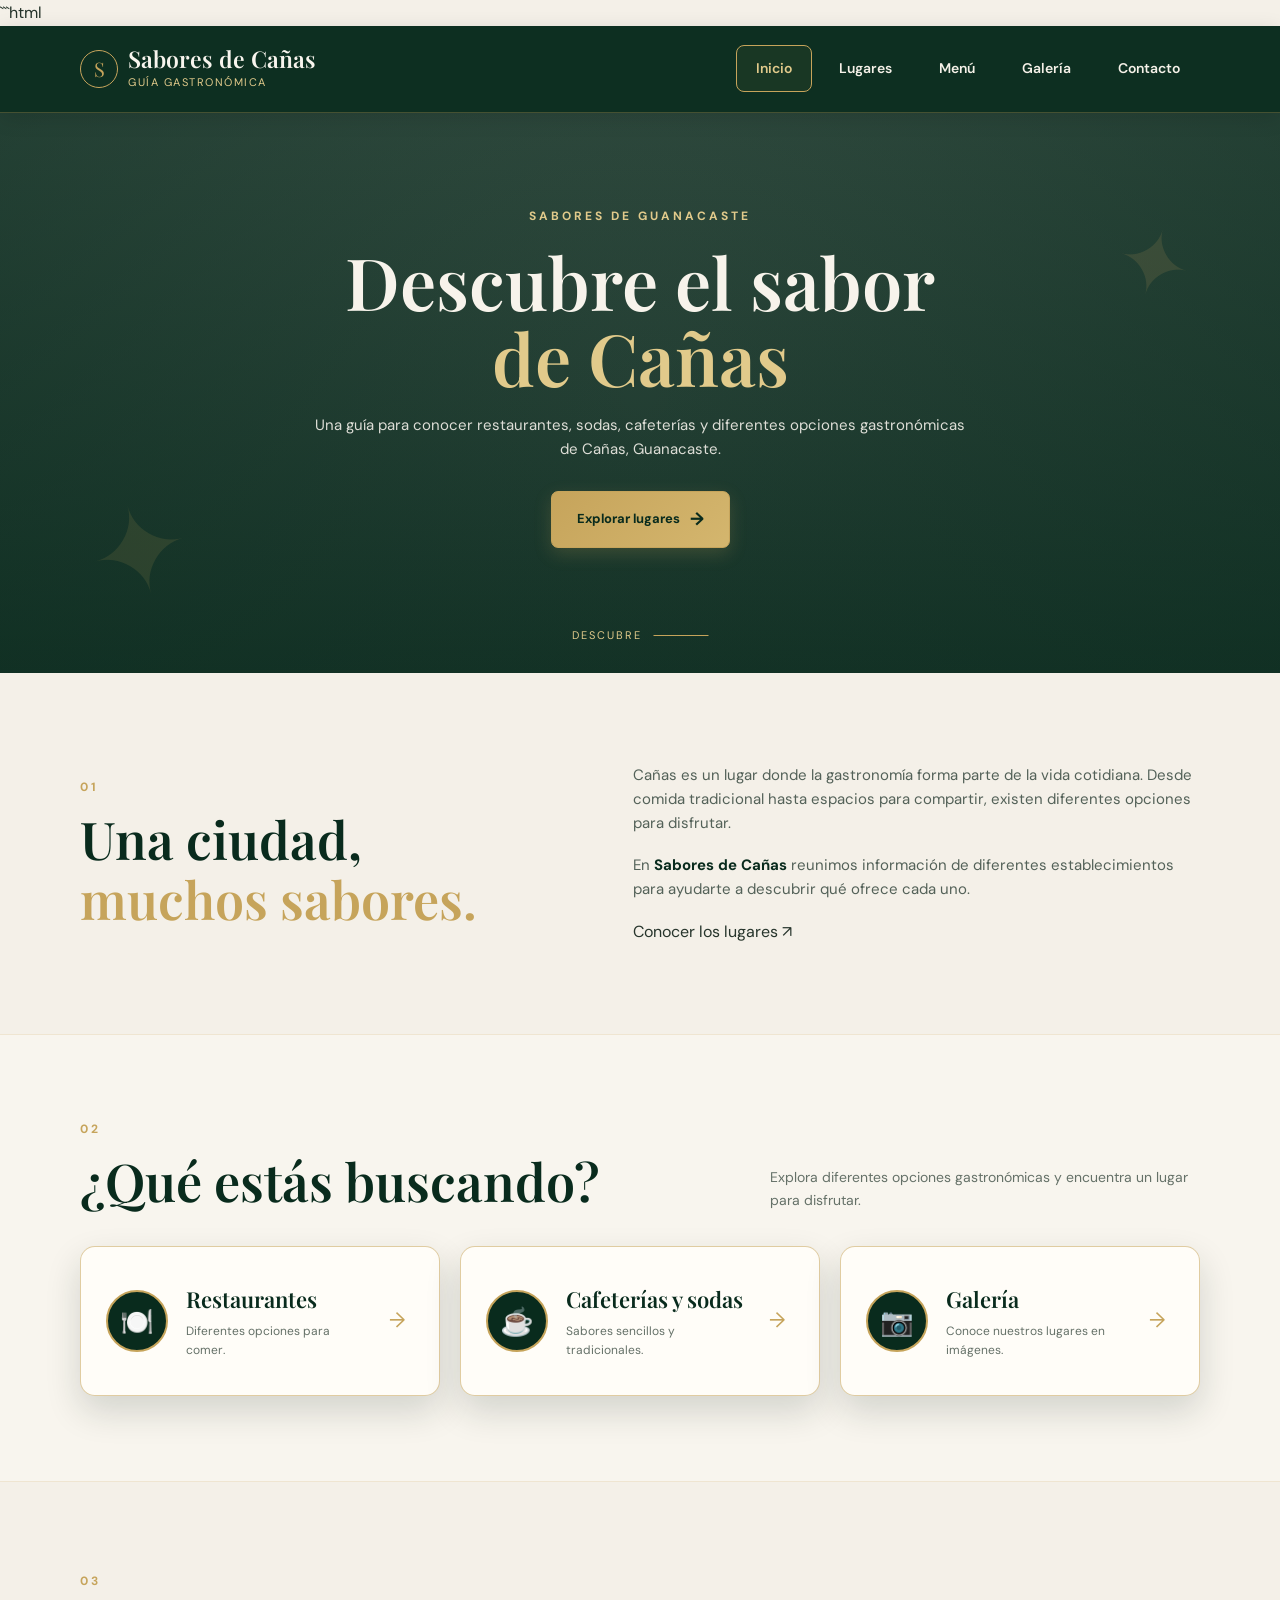
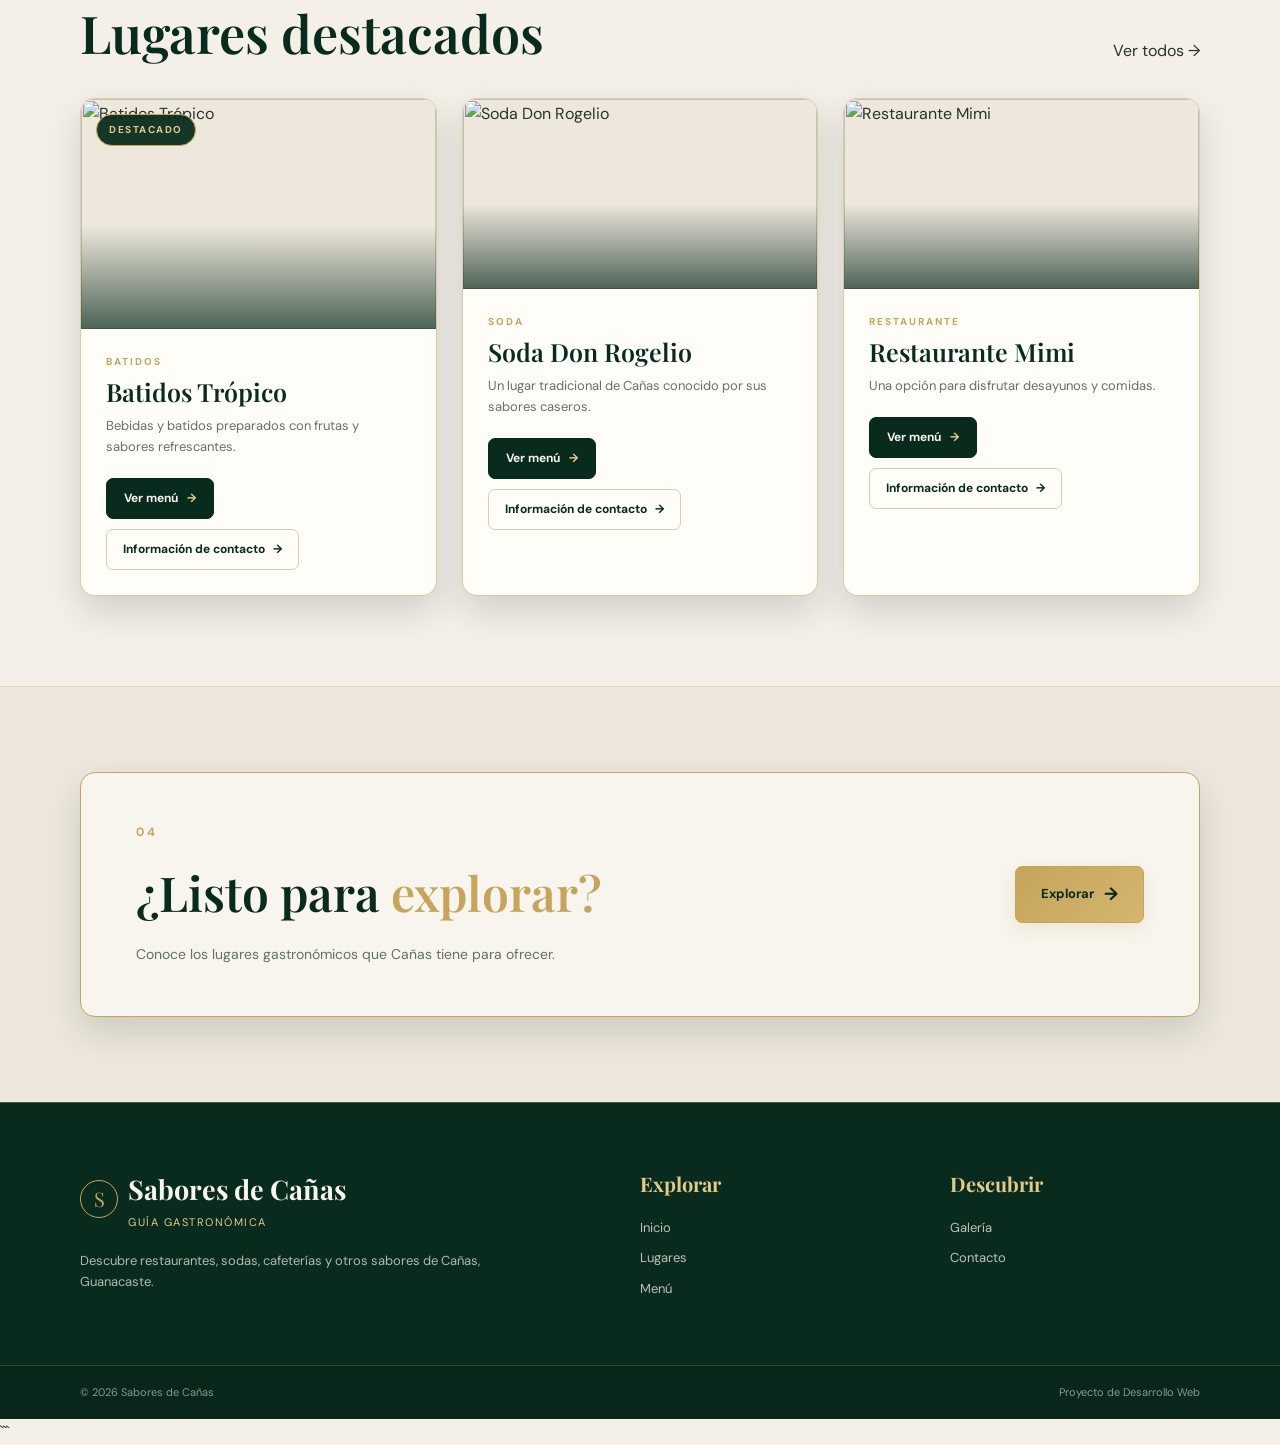
==== index.html @ 08cb9bf7 "Add files via upload" ====
```html
<!DOCTYPE html>
<html lang="es">

<head>

    <meta charset="UTF-8">

    <meta name="viewport" content="width=device-width, initial-scale=1.0">

    <meta name="description"
        content="Sabores de Cañas - Guía gastronómica de restaurantes y lugares para comer en Cañas, Guanacaste.">

    <title>Sabores de Cañas | Guía Gastronómica</title>

    <!-- =========================================
         GOOGLE FONTS
    ========================================== -->

    <link rel="preconnect" href="https://fonts.googleapis.com">

    <link rel="preconnect" href="https://fonts.gstatic.com" crossorigin>

    <link
        href="https://fonts.googleapis.com/css2?family=DM+Sans:wght@400;500;600;700&family=Playfair+Display:wght@500;600;700&display=swap"
        rel="stylesheet">

    <!-- =========================================
         CSS
    ========================================== -->

    <link rel="stylesheet" href="inicio.css">

</head>


<body>

    <!-- =========================================
         ENCABEZADO
    ========================================== -->

    <header class="encabezado">

        <div class="contenedor barra-navegacion">

            <!-- LOGO -->

            <a href="index.html" class="logo">

                <span class="logo-icono">
                    S
                </span>

                <div>

                    <h1>
                        Sabores de Cañas
                    </h1>

                    <span>
                        Guía gastronómica
                    </span>

                </div>

            </a>


            <!-- BOTÓN MENÚ -->

            <button
                class="boton-menu"
                id="botonMenu"
                aria-label="Abrir menú">

                ☰

            </button>


            <!-- NAVEGACIÓN -->

            <nav id="menuNavegacion">

                <a href="index.html" class="activo">
                    Inicio
                </a>

                <a href="lugares.html">
                    Lugares
                </a>

                <a href="menu.html">
                    Menú
                </a>

                <a href="galeria.html">
                    Galería
                </a>

                <a href="contacto.html">
                    Contacto
                </a>

            </nav>

        </div>

    </header>


    <!-- =========================================
         CONTENIDO PRINCIPAL
    ========================================== -->

    <main>


        <!-- =====================================
             HERO
        ====================================== -->

        <section class="hero">

            <div class="hero-overlay"></div>

            <div class="hero-contenido">

                <span class="etiqueta-hero">
                    SABORES DE GUANACASTE
                </span>

                <h2>

                    Descubre el sabor

                    <span>
                        de Cañas
                    </span>

                </h2>

                <p>

                    Una guía para conocer restaurantes,
                    sodas, cafeterías y diferentes opciones
                    gastronómicas de Cañas, Guanacaste.

                </p>

                <div class="hero-botones">

                    <a
                        href="lugares.html"
                        class="boton-principal">

                        Explorar lugares

                        <span>
                            →
                        </span>

                    </a>

                </div>

            </div>

            <div class="hero-abajo">

                <span>
                    Descubre
                </span>

                <span class="linea"></span>

            </div>

        </section>


        <!-- =====================================
             INTRODUCCIÓN
        ====================================== -->

        <section class="introduccion">

            <div class="contenedor intro-grid">

                <div class="intro-titulo">

                    <span class="numero-seccion">
                        01
                    </span>

                    <h2>

                        Una ciudad,

                        <em>
                            muchos sabores.
                        </em>

                    </h2>

                </div>


                <div class="intro-texto">

                    <p>

                        Cañas es un lugar donde la gastronomía
                        forma parte de la vida cotidiana. Desde
                        comida tradicional hasta espacios para
                        compartir, existen diferentes opciones
                        para disfrutar.

                    </p>

                    <p>

                        En <strong>Sabores de Cañas</strong>
                        reunimos información de diferentes
                        establecimientos para ayudarte a descubrir
                        qué ofrece cada uno.

                    </p>

                    <a
                        href="lugares.html"
                        class="enlace">

                        Conocer los lugares

                        <span>
                            ↗
                        </span>

                    </a>

                </div>

            </div>

        </section>


        <!-- =====================================
             CATEGORÍAS
        ====================================== -->

        <section class="categorias">

            <div class="contenedor">

                <div class="encabezado-seccion">

                    <div>

                        <span class="numero-seccion">
                            02
                        </span>

                        <h2>
                            ¿Qué estás buscando?
                        </h2>

                    </div>

                    <p>

                        Explora diferentes opciones gastronómicas
                        y encuentra un lugar para disfrutar.

                    </p>

                </div>


                <div class="categorias-grid">


                    <!-- RESTAURANTES -->

                    <a
                        href="lugares.html"
                        class="categoria">

                        <span class="categoria-icono">
                            🍽️
                        </span>

                        <div>

                            <h3>
                                Restaurantes
                            </h3>

                            <p>
                                Diferentes opciones para comer.
                            </p>

                        </div>

                        <span class="flecha">
                            →
                        </span>

                    </a>


                    <!-- CAFETERÍAS Y SODAS -->

                    <a
                        href="menu.html"
                        class="categoria">

                        <span class="categoria-icono">
                            ☕
                        </span>

                        <div>

                            <h3>
                                Cafeterías y sodas
                            </h3>

                            <p>
                                Sabores sencillos y tradicionales.
                            </p>

                        </div>

                        <span class="flecha">
                            →
                        </span>

                    </a>


                    <!-- GALERÍA -->

                    <a
                        href="galeria.html"
                        class="categoria">

                        <span class="categoria-icono">
                            📷
                        </span>

                        <div>

                            <h3>
                                Galería
                            </h3>

                            <p>
                                Conoce nuestros lugares en imágenes.
                            </p>

                        </div>

                        <span class="flecha">
                            →
                        </span>

                    </a>

                </div>

            </div>

        </section>


        <!-- =====================================
             LUGARES DESTACADOS
             SOLO 3 LUGARES
        ====================================== -->

        <section class="destacados">

            <div class="contenedor">

                <!-- ENCABEZADO -->

                <div class="encabezado-seccion">

                    <div>

                        <span class="numero-seccion">
                            03
                        </span>

                        <h2>
                            Lugares destacados
                        </h2>

                    </div>

                    <a
                        href="lugares.html"
                        class="ver-todos">

                        Ver todos →

                    </a>

                </div>


                <!-- =================================
                     TARJETAS DE LUGARES
                     SOLO 3
                ================================== -->

                <div class="lugares-grid">


                    <!-- =================================
                         01 - BATIDOS TRÓPICO
                    ================================== -->

                    <article class="lugar-card destacado-grande">

                        <div class="lugar-imagen">

                            <img
                                src="b4339022-a6db-45fe-ac55-bbcb1b9cece6-Tropico.jpg"
                                alt="Batidos Trópico"
                                loading="lazy">

                            <span class="etiqueta">
                                DESTACADO
                            </span>

                        </div>

                        <div class="lugar-info">

                            <span class="tipo">
                                BATIDOS
                            </span>

                            <h3>
                                Batidos Trópico
                            </h3>

                            <p>
                                Bebidas y batidos preparados
                                con frutas y sabores refrescantes.
                            </p>

                            <div class="acciones-lugar">

                                <a
                                    href="menu.html"
                                    class="boton-menu-lugar">

                                    Ver menú

                                    <span>
                                        →
                                    </span>

                                </a>

                                <a
                                    href="contacto.html"
                                    class="boton-contacto-lugar">

                                    Información de contacto

                                    <span>
                                        →
                                    </span>

                                </a>

                            </div>

                        </div>

                    </article>


                    <!-- =================================
                         02 - SODA DON ROGELIO
                    ================================== -->

                    <article class="lugar-card">

                        <div class="lugar-imagen">

                            <img
                                src="OIP- Soda Don Rogelio.webp"
                                alt="Soda Don Rogelio"
                                loading="lazy">

                        </div>

                        <div class="lugar-info">

                            <span class="tipo">
                                SODA
                            </span>

                            <h3>
                                Soda Don Rogelio
                            </h3>

                            <p>
                                Un lugar tradicional de Cañas
                                conocido por sus sabores caseros.
                            </p>

                            <div class="acciones-lugar">

                                <a
                                    href="menu.html"
                                    class="boton-menu-lugar">

                                    Ver menú

                                    <span>
                                        →
                                    </span>

                                </a>

                                <a
                                    href="contacto.html"
                                    class="boton-contacto-lugar">

                                    Información de contacto

                                    <span>
                                        →
                                    </span>

                                </a>

                            </div>

                        </div>

                    </article>


                    <!-- =================================
                         03 - RESTAURANTE MIMI
                    ================================== -->

                    <article class="lugar-card">

                        <div class="lugar-imagen">

                            <img
                                src="84037505-8738-4997-a6bb-4a763c5e1ead-Mimi.jpg"
                                alt="Restaurante Mimi"
                                loading="lazy">

                        </div>

                        <div class="lugar-info">

                            <span class="tipo">
                                RESTAURANTE
                            </span>

                            <h3>
                                Restaurante Mimi
                            </h3>

                            <p>
                                Una opción para disfrutar
                                desayunos y comidas.
                            </p>

                            <div class="acciones-lugar">

                                <a
                                    href="menu.html"
                                    class="boton-menu-lugar">

                                    Ver menú

                                    <span>
                                        →
                                    </span>

                                </a>

                                <a
                                    href="contacto.html"
                                    class="boton-contacto-lugar">

                                    Información de contacto

                                    <span>
                                        →
                                    </span>

                                </a>

                            </div>

                        </div>

                    </article>


                </div>

            </div>

        </section>


        <!-- =====================================
             LLAMADO FINAL
        ====================================== -->

        <section class="llamado">

            <div class="contenedor llamado-contenido">

                <div>

                    <span class="numero-seccion">
                        04
                    </span>

                    <h2>

                        ¿Listo para

                        <em>
                            explorar?
                        </em>

                    </h2>

                    <p>

                        Conoce los lugares gastronómicos
                        que Cañas tiene para ofrecer.

                    </p>

                </div>


                <!-- LLEVA A GALERÍA -->

                <a
                    href="galeria.html"
                    class="boton-principal">

                    Explorar

                    <span>
                        →
                    </span>

                </a>

            </div>

        </section>

    </main>


    <!-- =========================================
         FOOTER
    ========================================== -->

    <footer>

        <div class="contenedor footer-grid">


            <!-- MARCA -->

            <div class="footer-marca">

                <div class="logo footer-logo">

                    <span class="logo-icono">
                        S
                    </span>

                    <div>

                        <h2>
                            Sabores de Cañas
                        </h2>

                        <span>
                            Guía gastronómica
                        </span>

                    </div>

                </div>

                <p>

                    Descubre restaurantes, sodas,
                    cafeterías y otros sabores de
                    Cañas, Guanacaste.

                </p>

            </div>


            <!-- EXPLORAR -->

            <div class="footer-columna">

                <h3>
                    Explorar
                </h3>

                <a href="index.html">
                    Inicio
                </a>

                <a href="lugares.html">
                    Lugares
                </a>

                <a href="menu.html">
                    Menú
                </a>

            </div>


            <!-- DESCUBRIR -->

            <div class="footer-columna">

                <h3>
                    Descubrir
                </h3>

                <a href="galeria.html">
                    Galería
                </a>

                <a href="contacto.html">
                    Contacto
                </a>

            </div>

        </div>


        <!-- COPYRIGHT -->

        <div class="copyright">

            <div class="contenedor">

                <p>
                    © 2026 Sabores de Cañas
                </p>

                <p>
                    Proyecto de Desarrollo Web
                </p>

            </div>

        </div>

    </footer>


    <!-- =========================================
         BOTÓN VOLVER ARRIBA
    ========================================== -->

    <button
        id="botonArriba"
        title="Volver al inicio"
        aria-label="Volver al inicio">

        ↑

    </button>


    <!-- =========================================
         JAVASCRIPT
    ========================================== -->

    <script>

        /* =========================================
           MENÚ MÓVIL
        ========================================== */

        const botonMenu =
            document.getElementById("botonMenu");

        const menuNavegacion =
            document.getElementById("menuNavegacion");


        if (botonMenu && menuNavegacion) {

            botonMenu.addEventListener("click", function () {

                menuNavegacion.classList.toggle("mostrar");

                botonMenu.classList.toggle("activo");

            });


            const enlaces =
                menuNavegacion.querySelectorAll("a");


            enlaces.forEach(function (enlace) {

                enlace.addEventListener("click", function () {

                    menuNavegacion.classList.remove("mostrar");

                    botonMenu.classList.remove("activo");

                });

            });

        }


        /* =========================================
           BOTÓN VOLVER ARRIBA
        ========================================== */

        const botonArriba =
            document.getElementById("botonArriba");


        if (botonArriba) {

            window.addEventListener("scroll", function () {

                if (window.scrollY > 400) {

                    botonArriba.classList.add("mostrar");

                } else {

                    botonArriba.classList.remove("mostrar");

                }

            });


            botonArriba.addEventListener("click", function () {

                window.scrollTo({

                    top: 0,

                    behavior: "smooth"

                });

            });

        }

    </script>


</body>

</html>
```
---- inicio.css ----
/* =====================================================
   SABORES DE CAÑAS
   INICIO - ESTILO ELEGANTE
   MISMO DISEÑO VISUAL QUE GALERÍA
===================================================== */


/* =====================================================
   VARIABLES
===================================================== */

:root {

    --verde: #092b1d;
    --verde-2: #103b29;
    --verde-3: #1b4b35;

    --crema: #f8f5ee;
    --crema-2: #eee8dc;
    --beige: #d8ccb6;

    --dorado: #c6a45b;
    --dorado-claro: #e1ca8b;

    --texto: #26342b;

    --gris: #6d716b;

    --sombra:
        rgba(20, 38, 28, .16);
}


/* =====================================================
   RESETEO GENERAL
===================================================== */

* {
    margin: 0;
    padding: 0;
    box-sizing: border-box;
}

html {
    scroll-behavior: smooth;
}

body {

    font-family:
        "DM Sans",
        Arial,
        Helvetica,
        sans-serif;

    background: #f4f0e8;

    color: var(--texto);

    line-height: 1.6;
}

a {
    text-decoration: none;
    color: inherit;
}

button {
    font-family: inherit;
}


/* =====================================================
   CONTENEDOR
===================================================== */

.contenedor {

    width: min(1120px, 90%);

    margin: 0 auto;
}


/* =====================================================
   HEADER
===================================================== */

.encabezado {

    position: sticky;

    top: 0;

    z-index: 1000;

    background:
        rgba(9, 43, 29, .98);

    border-bottom:
        1px solid
        rgba(198, 164, 91, .30);

    box-shadow:
        0 5px 20px
        rgba(0, 0, 0, .12);
}

.barra-navegacion {

    min-height: 86px;

    display: flex;

    align-items: center;

    justify-content: space-between;

    gap: 30px;
}


/* =====================================================
   LOGO
===================================================== */

.logo {

    position: relative;

    display: flex;

    align-items: center;

    gap: 12px;

    padding-left: 48px;

    min-width: max-content;
}

.logo-icono {

    position: absolute;

    left: 0;

    width: 38px;

    height: 38px;

    display: flex;

    align-items: center;

    justify-content: center;

    border:
        1px solid
        var(--dorado);

    border-radius: 50%;

    color:
        var(--dorado);

    font-family:
        "Playfair Display",
        Georgia,
        serif;

    font-size: 20px;
}

.logo h1 {

    color:
        var(--crema);

    font-family:
        "Playfair Display",
        Georgia,
        serif;

    font-size: 23px;

    font-weight: 600;

    line-height: 1.1;
}

.logo > div > span {

    display: block;

    margin-top: 3px;

    color:
        var(--dorado-claro);

    font-size: 11px;

    letter-spacing: 1.5px;

    text-transform: uppercase;
}


/* =====================================================
   NAVEGACIÓN
===================================================== */

#menuNavegacion {

    display: flex;

    align-items: center;

    gap: 7px;
}

#menuNavegacion a {

    color:
        #f5f1e8;

    text-decoration: none;

    padding:
        11px 19px;

    border:
        1px solid
        transparent;

    border-radius: 8px;

    font-size: 14px;

    font-weight: 600;

    transition:
        .3s ease;
}

#menuNavegacion a:hover {

    color:
        var(--dorado-claro);
}

#menuNavegacion a.activo {

    color:
        var(--dorado-claro);

    border-color:
        var(--dorado);

    background:
        rgba(198, 164, 91, .06);
}


/* =====================================================
   BOTÓN MENÚ
===================================================== */

.boton-menu {

    display: none;

    padding:
        8px 12px;

    border:
        1px solid
        var(--dorado);

    border-radius: 8px;

    background:
        transparent;

    color:
        var(--dorado-claro);

    font-size: 22px;

    cursor: pointer;
}


/* =====================================================
   HERO
===================================================== */

.hero {

    position: relative;

    min-height: 560px;

    display: flex;

    align-items: center;

    justify-content: center;

    overflow: hidden;

    background:

        linear-gradient(
            rgba(7, 39, 27, .82),
            rgba(7, 39, 27, .94)
        ),

        url("../img/hero.jpg")
        center / cover
        no-repeat;
}


/* =====================================================
   CAPA HERO
===================================================== */

.hero-overlay {

    position: absolute;

    inset: 0;

    background:
        radial-gradient(
            circle at center,
            transparent 0%,
            rgba(9, 43, 29, .35) 100%
        );
}


/* =====================================================
   CONTENIDO HERO
===================================================== */

.hero-contenido {

    position: relative;

    z-index: 2;

    width:
        min(800px, 90%);

    padding:
        70px 0 100px;

    text-align: center;

    animation:
        aparecer .8s ease;
}

.etiqueta-hero {

    display: inline-block;

    margin-bottom: 18px;

    color:
        var(--dorado-claro);

    font-size: 12px;

    font-weight: 700;

    letter-spacing: 3px;
}

.hero-contenido h2 {

    margin-bottom: 18px;

    color:
        #f7f3eb;

    font-family:
        "Playfair Display",
        Georgia,
        serif;

    font-size:
        clamp(45px, 7vw, 72px);

    font-weight: 600;

    line-height: 1.05;
}

.hero-contenido h2 span {

    display: block;

    color:
        var(--dorado-claro);
}

.hero-contenido > p {

    max-width: 650px;

    margin:
        0 auto 30px;

    color:
        rgba(248, 245, 238, .88);

    font-size: 15px;
}


/* =====================================================
   DECORACIÓN HERO
===================================================== */

.hero::before {

    content: "✦";

    position: absolute;

    left: 7%;

    bottom: 25px;

    color:
        rgba(198, 164, 91, .18);

    font-size: 120px;

    transform:
        rotate(-15deg);
}

.hero::after {

    content: "✦";

    position: absolute;

    right: 7%;

    top: 80px;

    color:
        rgba(198, 164, 91, .15);

    font-size: 90px;

    transform:
        rotate(15deg);
}


/* =====================================================
   BOTONES HERO
===================================================== */

.hero-botones {

    display: flex;

    justify-content: center;

    align-items: center;

    gap: 12px;

    flex-wrap: wrap;
}

.boton-principal,
.boton-secundario {

    display: inline-flex;

    align-items: center;

    justify-content: center;

    gap: 10px;

    padding:
        13px 25px;

    border-radius: 7px;

    font-size: 13px;

    font-weight: 700;

    transition:
        all .35s ease;
}

.boton-principal {

    border:
        1px solid
        var(--dorado);

    background:
        linear-gradient(
            135deg,
            var(--dorado),
            #d4b66e
        );

    color:
        var(--verde);

    box-shadow:
        0 6px 18px
        rgba(198, 164, 91, .20);
}

.boton-principal span {

    font-size: 18px;

    transition:
        transform .3s ease;
}

.boton-principal:hover {

    background:
        var(--dorado-claro);

    border-color:
        var(--dorado-claro);

    transform:
        translateY(-3px);

    box-shadow:
        0 10px 25px
        rgba(198, 164, 91, .30);
}

.boton-principal:hover span {

    transform:
        translateX(5px);
}

.boton-secundario {

    border:
        1px solid
        rgba(225, 202, 139, .7);

    background:
        rgba(255, 255, 255, .03);

    color:
        var(--dorado-claro);

    backdrop-filter:
        blur(5px);
}

.boton-secundario:hover {

    background:
        var(--dorado);

    border-color:
        var(--dorado);

    color:
        var(--verde);

    transform:
        translateY(-3px);
}


/* =====================================================
   HERO ABAJO
===================================================== */

.hero-abajo {

    position: absolute;

    bottom: 28px;

    left: 50%;

    z-index: 3;

    transform:
        translateX(-50%);

    display: flex;

    align-items: center;

    gap: 12px;

    color:
        var(--dorado-claro);

    font-size: 11px;

    letter-spacing: 2px;

    text-transform: uppercase;
}

.hero-abajo .linea {

    display: block;

    width: 55px;

    height: 1px;

    background:
        var(--dorado);
}


/* =====================================================
   INTRODUCCIÓN
===================================================== */

.introduccion {

    padding:
        90px 0;

    background:
        #f4f0e8;
}

.intro-grid {

    display: grid;

    grid-template-columns:
        1fr 1.2fr;

    gap: 80px;

    align-items: center;
}

.numero-seccion {

    display: inline-block;

    margin-bottom: 12px;

    color:
        var(--dorado);

    font-size: 12px;

    font-weight: 700;

    letter-spacing: 3px;
}

.intro-titulo h2 {

    color:
        var(--verde);

    font-family:
        "Playfair Display",
        Georgia,
        serif;

    font-size:
        clamp(35px, 5vw, 52px);

    font-weight: 600;

    line-height: 1.15;
}

.intro-titulo h2 em {

    color:
        var(--dorado);

    font-style:
        normal;
}

.intro-texto p {

    margin-bottom: 18px;

    color:
        #536158;

    font-size: 15px;
}

.intro-texto strong {

    color:
        var(--verde);
}


/* =====================================================
   ENCABEZADOS DE SECCIÓN
===================================================== */

.encabezado-seccion {

    display: flex;

    align-items: end;

    justify-content: space-between;

    gap: 30px;

    margin-bottom: 35px;
}

.encabezado-seccion h2 {

    color:
        var(--verde);

    font-family:
        "Playfair Display",
        Georgia,
        serif;

    font-size:
        clamp(35px, 5vw, 52px);

    font-weight: 600;

    line-height: 1.15;
}

.encabezado-seccion h2 em {

    color:
        var(--dorado);

    font-style:
        normal;
}

.encabezado-seccion > p {

    max-width: 430px;

    color:
        #657168;

    font-size: 14px;
}


/* =====================================================
   CATEGORÍAS
===================================================== */

.categorias {

    padding:
        85px 0;

    background:
        var(--crema);

    border-top:
        1px solid
        rgba(198, 164, 91, .2);

    border-bottom:
        1px solid
        rgba(198, 164, 91, .2);
}

.categorias-grid {

    display: grid;

    grid-template-columns:
        repeat(3, 1fr);

    gap: 20px;
}

.categoria {

    position: relative;

    display: grid;

    grid-template-columns:
        62px 1fr 25px;

    align-items: center;

    gap: 18px;

    min-height: 150px;

    padding: 25px;

    border:
        1px solid
        rgba(198, 164, 91, .55);

    border-radius:
        15px;

    background:
        #fffdf8;

    box-shadow:
        0 15px 35px
        var(--sombra);

    transition:
        .35s ease;
}

.categoria:hover {

    transform:
        translateY(-7px);

    border-color:
        var(--dorado);

    box-shadow:
        0 22px 45px
        rgba(20, 38, 28, .22);
}

.categoria-icono {

    width: 62px;

    height: 62px;

    display: flex;

    align-items: center;

    justify-content: center;

    border:
        2px solid
        var(--dorado);

    border-radius: 50%;

    background:
        var(--verde);

    font-size: 27px;
}

.categoria h3 {

    margin-bottom: 5px;

    color:
        var(--verde);

    font-family:
        "Playfair Display",
        Georgia,
        serif;

    font-size: 22px;

    font-weight: 600;
}

.categoria p {

    color:
        #657168;

    font-size: 12px;
}

.flecha {

    color:
        var(--dorado);

    font-size: 21px;

    transition:
        .3s ease;
}

.categoria:hover .flecha {

    transform:
        translateX(5px);
}


/* =====================================================
   LUGARES DESTACADOS
===================================================== */

.destacados {

    padding:
        90px 0;

    background:
        #f4f0e8;
}

.lugares-grid {

    display: grid;

    grid-template-columns:
        repeat(3, 1fr);

    gap: 25px;
}


/* =====================================================
   TARJETAS DE LUGARES
===================================================== */

.lugar-card {

    overflow:
        hidden;

    border:
        1px solid
        rgba(198, 164, 91, .55);

    border-radius:
        15px;

    background:
        #fffdf8;

    box-shadow:
        0 15px 35px
        var(--sombra);

    transition:
        .35s ease;

    animation:
        aparecer .7s ease;
}

.lugar-card:hover {

    transform:
        translateY(-7px);

    border-color:
        var(--dorado);

    box-shadow:
        0 22px 45px
        rgba(20, 38, 28, .22);
}

.destacado-grande {

    grid-column:
        span 1;
}


/* =====================================================
   IMAGEN DE LUGAR
===================================================== */

.lugar-imagen {

    position:
        relative;

    width:
        100%;

    height:
        230px;

    overflow:
        hidden;

    background:
        var(--crema-2);
}

.lugar-card:not(.destacado-grande)
.lugar-imagen {

    height:
        190px;
}

.lugar-imagen img {

    width:
        100%;

    height:
        100%;

    display:
        block;

    object-fit:
        cover;

    transition:
        transform .6s ease;
}

.lugar-card:hover
.lugar-imagen img {

    transform:
        scale(1.07);
}


/* =====================================================
   CAPA SOBRE IMAGEN
===================================================== */

.lugar-imagen::after {

    content: "";

    position:
        absolute;

    inset:
        0;

    background:
        linear-gradient(
            transparent 55%,
            rgba(9, 43, 29, .70)
        );

    pointer-events:
        none;
}


/* =====================================================
   ETIQUETA
===================================================== */

.etiqueta {

    position:
        absolute;

    top:
        15px;

    left:
        15px;

    z-index:
        2;

    padding:
        7px 12px;

    border:
        1px solid
        var(--dorado);

    border-radius:
        20px;

    background:
        rgba(9, 43, 29, .94);

    color:
        var(--dorado-claro);

    font-size:
        10px;

    font-weight:
        700;

    letter-spacing:
        1.5px;
}


/* =====================================================
   INFORMACIÓN
===================================================== */

.lugar-info {

    padding:
        25px;
}

.tipo {

    display:
        block;

    margin-bottom:
        7px;

    color:
        var(--dorado);

    font-size:
        10px;

    font-weight:
        700;

    letter-spacing:
        2px;
}

.lugar-info h3 {

    margin-bottom:
        9px;

    color:
        var(--verde);

    font-family:
        "Playfair Display",
        Georgia,
        serif;

    font-size:
        25px;

    font-weight:
        600;

    line-height:
        1.2;
}

.lugar-info p {

    margin-bottom:
        18px;

    color:
        #667169;

    font-size:
        13px;
}


/* =====================================================
   BOTONES DE LUGAR
===================================================== */

.acciones-lugar {

    display:
        flex;

    align-items:
        center;

    gap:
        10px;

    margin-top:
        20px;

    flex-wrap:
        wrap;
}

.boton-menu-lugar {

    display:
        inline-flex;

    align-items:
        center;

    justify-content:
        center;

    gap:
        9px;

    padding:
        10px 17px;

    border:
        1px solid
        var(--verde);

    border-radius:
        7px;

    background:
        var(--verde);

    color:
        var(--crema);

    font-size:
        12px;

    font-weight:
        700;

    transition:
        all .35s ease;
}

.boton-menu-lugar span {

    color:
        var(--dorado-claro);

    transition:
        .3s ease;
}

.boton-menu-lugar:hover {

    background:
        var(--verde-3);

    border-color:
        var(--dorado);

    color:
        var(--dorado-claro);

    transform:
        translateY(-3px);
}

.boton-menu-lugar:hover span {

    transform:
        translateX(4px);
}

.boton-contacto-lugar {

    display:
        inline-flex;

    align-items:
        center;

    justify-content:
        center;

    gap:
        8px;

    padding:
        10px 16px;

    border:
        1px solid
        var(--beige);

    border-radius:
        7px;

    background:
        transparent;

    color:
        var(--verde);

    font-size:
        12px;

    font-weight:
        700;

    transition:
        all .35s ease;
}

.boton-contacto-lugar:hover {

    background:
        var(--crema-2);

    border-color:
        var(--dorado);

    transform:
        translateY(-3px);
}


/* =====================================================
   FRASE
===================================================== */

.frase {

    position:
        relative;

    padding:
        110px 0;

    overflow:
        hidden;

    text-align:
        center;

    background:
        linear-gradient(
            rgba(9, 43, 29, .94),
            rgba(9, 43, 29, .98)
        );
}

.frase::before {

    content:
        "“";

    position:
        absolute;

    top:
        -20px;

    left:
        5%;

    color:
        rgba(198, 164, 91, .08);

    font-family:
        "Playfair Display",
        Georgia,
        serif;

    font-size:
        230px;
}

.frase::after {

    content:
        "”";

    position:
        absolute;

    right:
        5%;

    bottom:
        -100px;

    color:
        rgba(198, 164, 91, .08);

    font-family:
        "Playfair Display",
        Georgia,
        serif;

    font-size:
        230px;
}

.comillas {

    display:
        block;

    margin-bottom:
        5px;

    color:
        var(--dorado);

    font-family:
        "Playfair Display",
        Georgia,
        serif;

    font-size:
        65px;

    line-height:
        .6;
}

.frase h2 {

    position:
        relative;

    z-index:
        2;

    margin-bottom:
        20px;

    color:
        var(--crema);

    font-family:
        "Playfair Display",
        Georgia,
        serif;

    font-size:
        clamp(38px, 5vw, 58px);

    font-weight:
        600;
}

.frase h2 em {

    color:
        var(--dorado-claro);

    font-style:
        normal;
}

.frase p {

    position:
        relative;

    z-index:
        2;

    color:
        rgba(248, 245, 238, .75);

    font-size:
        14px;
}


/* =====================================================
   LLAMADO FINAL
===================================================== */

.llamado {

    padding:
        85px 0;

    background:
        var(--crema-2);

    border-top:
        1px solid
        rgba(198, 164, 91, .25);
}

.llamado-contenido {

    display:
        flex;

    align-items:
        center;

    justify-content:
        space-between;

    gap:
        40px;

    padding:
        50px 55px;

    border:
        1px solid
        var(--dorado);

    border-radius:
        15px;

    background:
        var(--crema);

    box-shadow:
        0 15px 35px
        var(--sombra);
}

.llamado h2 {

    margin-bottom:
        12px;

    color:
        var(--verde);

    font-family:
        "Playfair Display",
        Georgia,
        serif;

    font-size:
        clamp(34px, 5vw, 48px);

    font-weight:
        600;
}

.llamado h2 em {

    color:
        var(--dorado);

    font-style:
        normal;
}

.llamado p {

    max-width:
        550px;

    color:
        #637067;

    font-size:
        14px;
}


/* =====================================================
   FOOTER
===================================================== */

footer {

    background:
        var(--verde);

    color:
        var(--crema);

    border-top:
        1px solid
        rgba(198, 164, 91, .35);
}

.footer-grid {

    display:
        grid;

    grid-template-columns:
        2fr 1fr 1fr;

    gap:
        60px;

    padding:
        65px 0;
}

.footer-logo {

    margin-bottom:
        20px;
}

.footer-logo h2 {

    color:
        var(--crema);

    font-family:
        "Playfair Display",
        Georgia,
        serif;

    font-size:
        27px;
}

.footer-marca > p {

    max-width:
        420px;

    color:
        rgba(248, 245, 238, .7);

    font-size:
        13px;
}

.footer-columna {

    display:
        flex;

    flex-direction:
        column;

    gap:
        10px;
}

.footer-columna h3 {

    margin-bottom:
        8px;

    color:
        var(--dorado-claro);

    font-family:
        "Playfair Display",
        Georgia,
        serif;

    font-size:
        20px;
}

.footer-columna a {

    width:
        fit-content;

    color:
        rgba(248, 245, 238, .75);

    font-size:
        13px;

    transition:
        .3s ease;
}

.footer-columna a:hover {

    color:
        var(--dorado-claro);

    transform:
        translateX(4px);
}


/* =====================================================
   COPYRIGHT
===================================================== */

.copyright {

    padding:
        18px 0;

    border-top:
        1px solid
        rgba(198, 164, 91, .25);

    background:
        rgba(0, 0, 0, .12);
}

.copyright .contenedor {

    display:
        flex;

    justify-content:
        space-between;

    gap:
        20px;
}

.copyright p {

    color:
        rgba(248, 245, 238, .55);

    font-size:
        11px;
}


/* =====================================================
   BOTÓN VOLVER ARRIBA
===================================================== */

#botonArriba {

    position:
        fixed;

    right:
        25px;

    bottom:
        25px;

    z-index:
        999;

    width:
        45px;

    height:
        45px;

    display:
        flex;

    align-items:
        center;

    justify-content:
        center;

    border:
        1px solid
        var(--dorado);

    border-radius:
        50%;

    background:
        var(--verde);

    color:
        var(--dorado-claro);

    font-size:
        20px;

    cursor:
        pointer;

    opacity:
        0;

    visibility:
        hidden;

    transform:
        translateY(15px);

    transition:
        .3s ease;
}

#botonArriba.mostrar {

    opacity:
        1;

    visibility:
        visible;

    transform:
        translateY(0);
}

#botonArriba:hover {

    background:
        var(--dorado);

    color:
        var(--verde);
}


/* =====================================================
   ANIMACIÓN
===================================================== */

@keyframes aparecer {

    from {

        opacity:
            0;

        transform:
            translateY(20px);
    }

    to {

        opacity:
            1;

        transform:
            translateY(0);
    }
}


/* =====================================================
   TABLET
===================================================== */

@media (max-width: 900px) {

    .barra-navegacion {

        min-height:
            76px;
    }

    .boton-menu {

        display:
            block;

        margin-left:
            auto;
    }

    #menuNavegacion {

        display:
            none;

        position:
            absolute;

        top:
            76px;

        left:
            0;

        right:
            0;

        padding:
            15px 5%;

        background:
            var(--verde);

        border-bottom:
            1px solid
            rgba(198, 164, 91, .3);

        flex-direction:
            column;

        align-items:
            stretch;

        box-shadow:
            0 10px 20px
            rgba(0, 0, 0, .15);
    }

    #menuNavegacion.mostrar {

        display:
            flex;
    }

    #menuNavegacion a {

        width:
            100%;

        text-align:
            center;
    }

    .hero {

        min-height:
            500px;
    }

    .intro-grid {

        grid-template-columns:
            1fr;

        gap:
            35px;
    }

    .categorias-grid {

        grid-template-columns:
            1fr;
    }

    .lugares-grid {

        grid-template-columns:
            repeat(2, 1fr);
    }

    .destacado-grande {

        grid-column:
            span 2;
    }

    .destacado-grande
    .lugar-imagen {

        height:
            260px;
    }

    .footer-grid {

        grid-template-columns:
            1.5fr 1fr 1fr;

        gap:
            35px;
    }
}


/* =====================================================
   CELULAR
===================================================== */

@media (max-width: 650px) {

    .contenedor {

        width:
            92%;
    }

    .logo {

        padding-left:
            40px;
    }

    .logo h1 {

        font-size:
            19px;
    }

    .logo > div > span {

        font-size:
            9px;
    }

    .logo-icono {

        width:
            33px;

        height:
            33px;

        font-size:
            17px;
    }


    /* HERO */

    .hero {

        min-height:
            540px;
    }

    .hero-contenido {

        padding:
            60px 0 90px;
    }

    .etiqueta-hero {

        font-size:
            10px;

        letter-spacing:
            2px;
    }

    .hero-contenido h2 {

        font-size:
            clamp(40px, 13vw, 58px);
    }

    .hero-contenido > p {

        font-size:
            13px;
    }

    .hero-botones {

        flex-direction:
            column;

        width:
            100%;
    }

    .boton-principal,
    .boton-secundario {

        width:
            100%;

        max-width:
            250px;
    }


    /* INTRO */

    .introduccion {

        padding:
            65px 0;
    }

    .intro-titulo h2,
    .encabezado-seccion h2 {

        font-size:
            36px;
    }


    /* SECCIONES */

    .categorias,
    .destacados {

        padding:
            65px 0;
    }

    .encabezado-seccion {

        align-items:
            flex-start;

        flex-direction:
            column;

        gap:
            15px;
    }


    /* CATEGORÍAS */

    .categoria {

        grid-template-columns:
            55px 1fr 20px;

        gap:
            13px;

        min-height:
            125px;

        padding:
            18px;
    }

    .categoria-icono {

        width:
            55px;

        height:
            55px;

        font-size:
            23px;
    }

    .categoria h3 {

        font-size:
            19px;
    }


    /* LUGARES */

    .lugares-grid {

        grid-template-columns:
            1fr;
    }

    .destacado-grande {

        grid-column:
            span 1;
    }

    .destacado-grande
    .lugar-imagen,
    .lugar-imagen,
    .lugar-card:not(.destacado-grande)
    .lugar-imagen {

        height:
            220px;
    }


    /* BOTONES */

    .acciones-lugar {

        flex-direction:
            column;

        align-items:
            stretch;

        width:
            100%;
    }

    .boton-menu-lugar,
    .boton-contacto-lugar {

        width:
            100%;
    }


    /* FRASE */

    .frase {

        padding:
            80px 0;
    }

    .frase h2 {

        font-size:
            36px;
    }

    .frase::before,
    .frase::after {

        font-size:
            150px;
    }


    /* LLAMADO */

    .llamado {

        padding:
            60px 0;
    }

    .llamado-contenido {

        flex-direction:
            column;

        align-items:
            flex-start;

        padding:
            35px 25px;
    }

    .llamado-contenido
    .boton-principal {

        width:
            100%;
    }


    /* FOOTER */

    .footer-grid {

        grid-template-columns:
            1fr;

        gap:
            35px;

        padding:
            50px 0;
    }

    .copyright .contenedor {

        flex-direction:
            column;

        gap:
            5px;
    }

    #botonArriba {

        right:
            18px;

        bottom:
            18px;

        width:
            42px;

        height:
            42px;
    }
}


/* =====================================================
   CELULAR PEQUEÑO
===================================================== */

@media (max-width: 400px) {

    .hero-contenido h2 {

        font-size:
            34px;
    }

    .categoria {

        grid-template-columns:
            50px 1fr 15px;
    }

    .categoria-icono {

        width:
            50px;

        height:
            50px;
    }

    .lugar-info {

        padding:
            20px;
    }

    .lugar-info h3 {

        font-size:
            22px;
    }
}
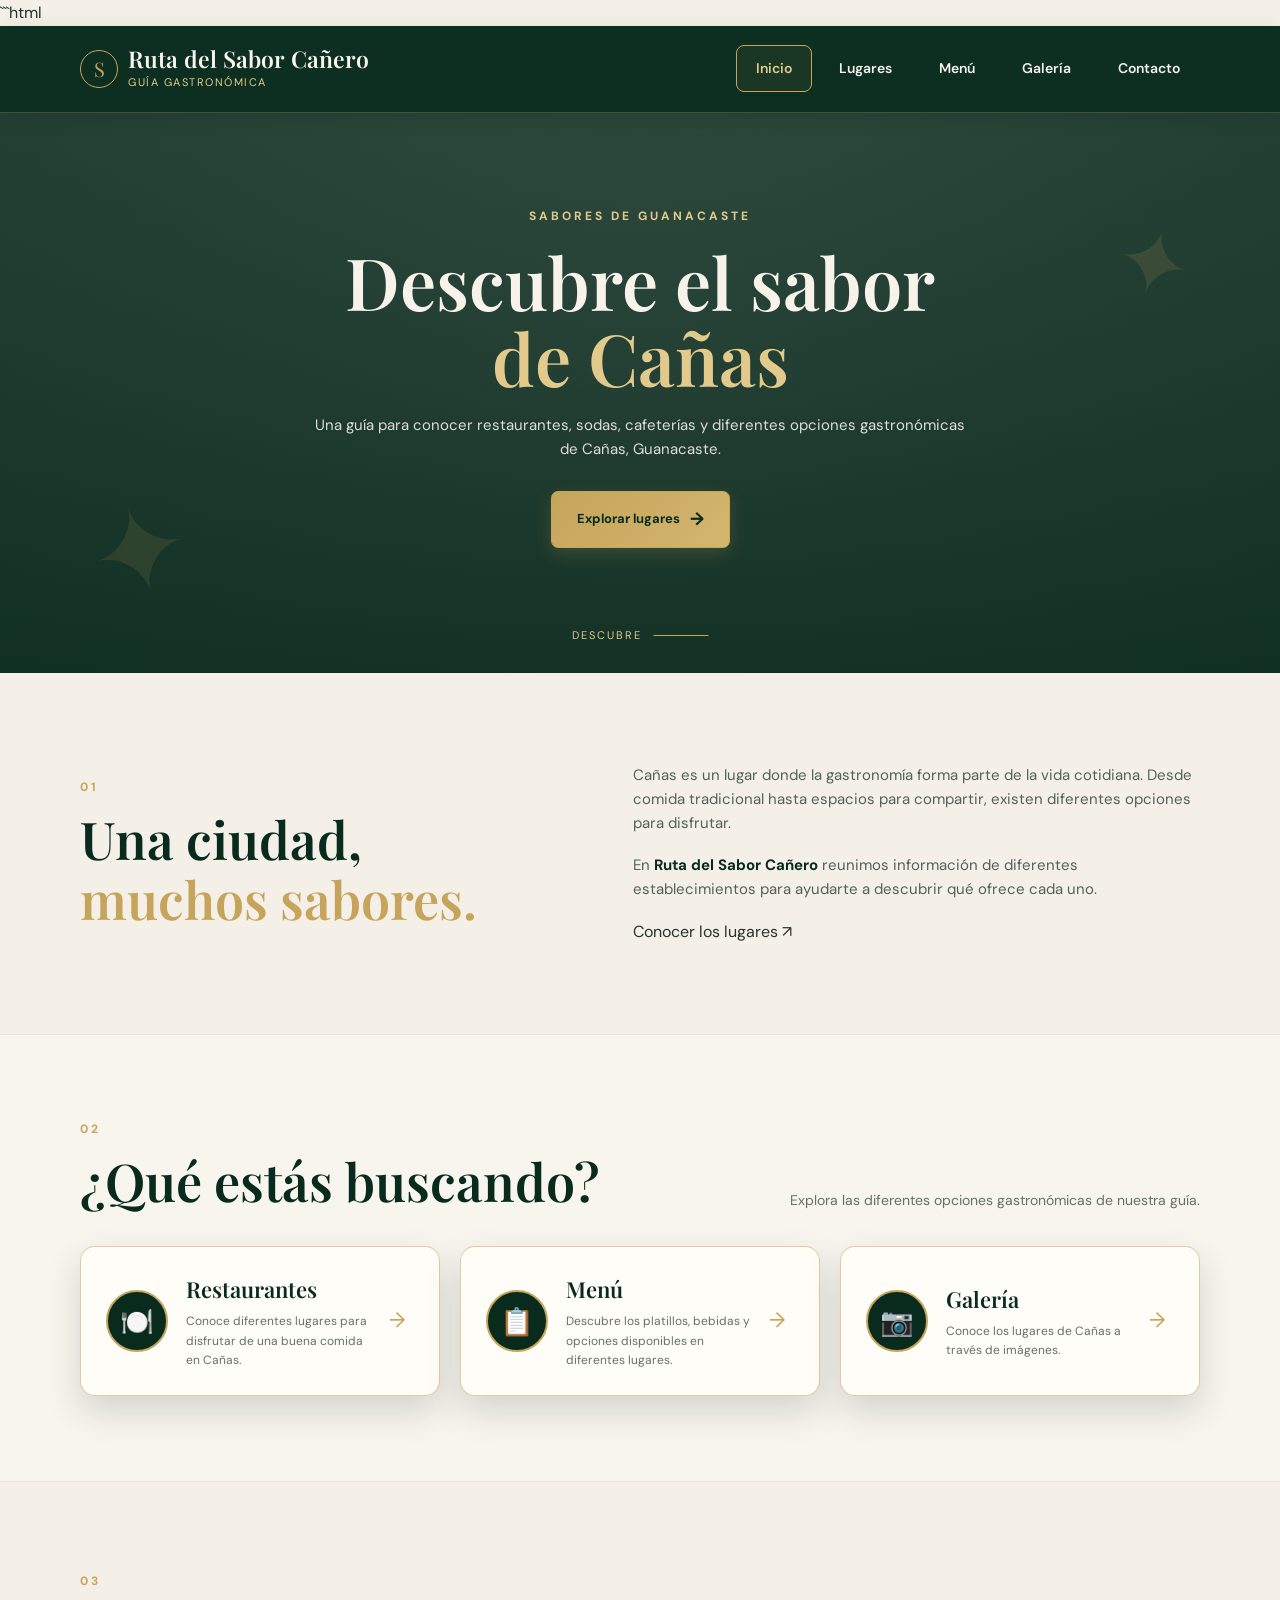
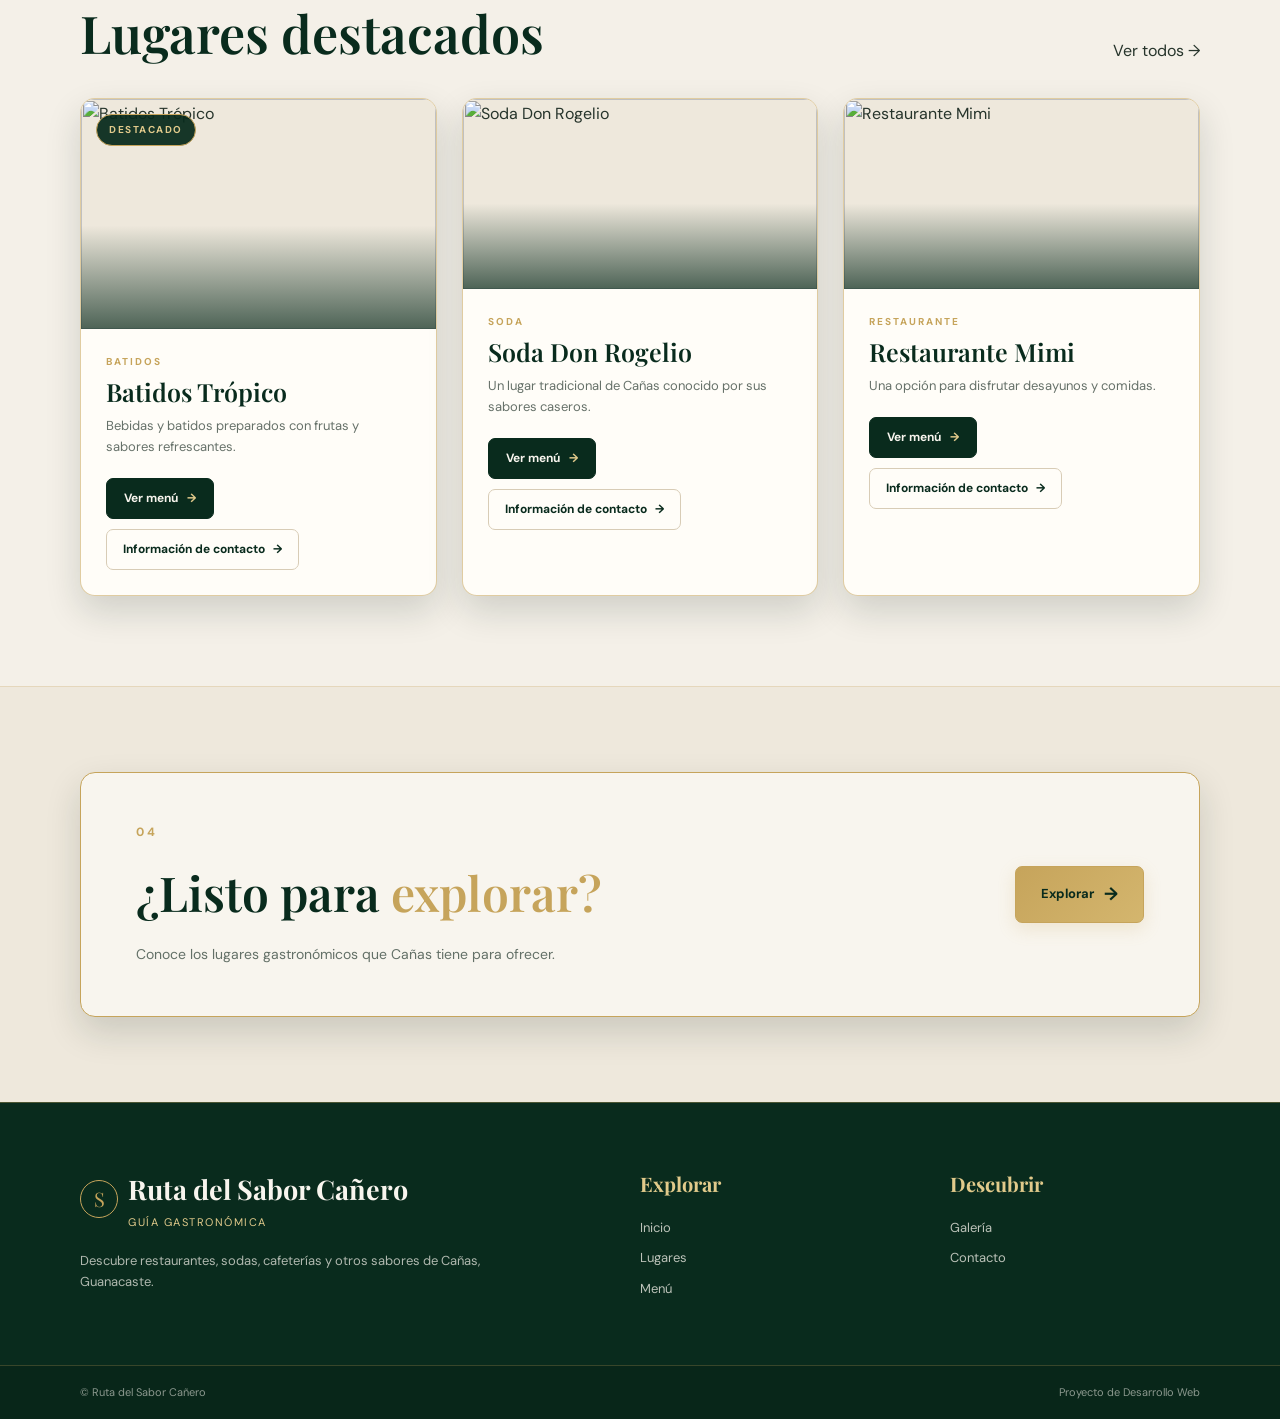
==== commit 901122d7: "Revise branding and content for Ruta del Sabor Cañero Updated the website title and description, cha" ====
--- a/index.html
+++ b/index.html
@@ -9,9 +9,10 @@
     <meta name="viewport" content="width=device-width, initial-scale=1.0">
 
     <meta name="description"
-        content="Sabores de Cañas - Guía gastronómica de restaurantes y lugares para comer en Cañas, Guanacaste.">
-
-    <title>Sabores de Cañas | Guía Gastronómica</title>
+        content="Ruta del Sabor Cañero - Guía gastronómica de restaurantes y lugares para comer en Cañas, Guanacaste.">
+
+    <title>Ruta del Sabor Cañero | Guía Gastronómica</title>
+
 
     <!-- =========================================
          GOOGLE FONTS
@@ -25,6 +26,7 @@
         href="https://fonts.googleapis.com/css2?family=DM+Sans:wght@400;500;600;700&family=Playfair+Display:wght@500;600;700&display=swap"
         rel="stylesheet">
 
+
     <!-- =========================================
          CSS
     ========================================== -->
@@ -36,6 +38,7 @@
 
 <body>
 
+
     <!-- =========================================
          ENCABEZADO
     ========================================== -->
@@ -44,6 +47,7 @@
 
         <div class="contenedor barra-navegacion">
 
+
             <!-- LOGO -->
 
             <a href="index.html" class="logo">
@@ -55,7 +59,7 @@
                 <div>
 
                     <h1>
-                        Sabores de Cañas
+                        Ruta del Sabor Cañero
                     </h1>
 
                     <span>
@@ -149,6 +153,7 @@
 
                 </p>
 
+
                 <div class="hero-botones">
 
                     <a
@@ -167,6 +172,7 @@
 
             </div>
 
+
             <div class="hero-abajo">
 
                 <span>
@@ -180,6 +186,7 @@
         </section>
 
 
+
         <!-- =====================================
              INTRODUCCIÓN
         ====================================== -->
@@ -187,6 +194,7 @@
         <section class="introduccion">
 
             <div class="contenedor intro-grid">
+
 
                 <div class="intro-titulo">
 
@@ -219,15 +227,17 @@
 
                     </p>
 
+
                     <p>
 
-                        En <strong>Sabores de Cañas</strong>
+                        En <strong>Ruta del Sabor Cañero</strong>
                         reunimos información de diferentes
                         establecimientos para ayudarte a descubrir
                         qué ofrece cada uno.
 
                     </p>
 
+
                     <a
                         href="lugares.html"
                         class="enlace">
@@ -247,6 +257,7 @@
         </section>
 
 
+
         <!-- =====================================
              CATEGORÍAS
         ====================================== -->
@@ -255,6 +266,7 @@
 
             <div class="contenedor">
 
+
                 <div class="encabezado-seccion">
 
                     <div>
@@ -271,18 +283,23 @@
 
                     <p>
 
-                        Explora diferentes opciones gastronómicas
-                        y encuentra un lugar para disfrutar.
+                        Explora las diferentes opciones
+                        gastronómicas de nuestra guía.
 
                     </p>
 
                 </div>
 
 
+
+                <!-- TARJETAS DE CATEGORÍAS -->
+
                 <div class="categorias-grid">
 
 
-                    <!-- RESTAURANTES -->
+                    <!-- =================================
+                         RESTAURANTES
+                    ================================== -->
 
                     <a
                         href="lugares.html"
@@ -292,17 +309,23 @@
                             🍽️
                         </span>
 
-                        <div>
+
+                        <div class="categoria-contenido">
+
+                    
 
                             <h3>
                                 Restaurantes
                             </h3>
 
                             <p>
-                                Diferentes opciones para comer.
+                                Conoce diferentes lugares
+                                para disfrutar de una buena comida
+                                en Cañas.
                             </p>
 
                         </div>
+
 
                         <span class="flecha">
                             →
@@ -311,27 +334,36 @@
                     </a>
 
 
-                    <!-- CAFETERÍAS Y SODAS -->
+
+                    <!-- =================================
+                         MENÚ
+                    ================================== -->
 
                     <a
                         href="menu.html"
                         class="categoria">
 
                         <span class="categoria-icono">
-                            ☕
-                        </span>
-
-                        <div>
+                            📋
+                        </span>
+
+
+                        <div class="categoria-contenido">
+
+                           
 
                             <h3>
-                                Cafeterías y sodas
+                                Menú
                             </h3>
 
                             <p>
-                                Sabores sencillos y tradicionales.
+                                Descubre los platillos,
+                                bebidas y opciones disponibles
+                                en diferentes lugares.
                             </p>
 
                         </div>
+
 
                         <span class="flecha">
                             →
@@ -340,7 +372,10 @@
                     </a>
 
 
-                    <!-- GALERÍA -->
+
+                    <!-- =================================
+                         GALERÍA
+                    ================================== -->
 
                     <a
                         href="galeria.html"
@@ -350,17 +385,22 @@
                             📷
                         </span>
 
-                        <div>
+
+                        <div class="categoria-contenido">
+
+                           
 
                             <h3>
                                 Galería
                             </h3>
 
                             <p>
-                                Conoce nuestros lugares en imágenes.
+                                Conoce los lugares de Cañas
+                                a través de imágenes.
                             </p>
 
                         </div>
+
 
                         <span class="flecha">
                             →
@@ -368,21 +408,25 @@
 
                     </a>
 
+
                 </div>
 
+
+
             </div>
 
         </section>
+
 
 
         <!-- =====================================
              LUGARES DESTACADOS
-             SOLO 3 LUGARES
         ====================================== -->
 
         <section class="destacados">
 
             <div class="contenedor">
+
 
                 <!-- ENCABEZADO -->
 
@@ -400,6 +444,7 @@
 
                     </div>
 
+
                     <a
                         href="lugares.html"
                         class="ver-todos">
@@ -411,10 +456,8 @@
                 </div>
 
 
-                <!-- =================================
-                     TARJETAS DE LUGARES
-                     SOLO 3
-                ================================== -->
+
+                <!-- TARJETAS -->
 
                 <div class="lugares-grid">
 
@@ -428,7 +471,7 @@
                         <div class="lugar-imagen">
 
                             <img
-                                src="b4339022-a6db-45fe-ac55-bbcb1b9cece6-Tropico.jpg"
+                                src="../IMG/TROPICO.jpg"
                                 alt="Batidos Trópico"
                                 loading="lazy">
 
@@ -437,6 +480,7 @@
                             </span>
 
                         </div>
+
 
                         <div class="lugar-info">
 
@@ -453,10 +497,11 @@
                                 con frutas y sabores refrescantes.
                             </p>
 
+
                             <div class="acciones-lugar">
 
                                 <a
-                                    href="menu.html"
+                                    href="menu.html#tropicos"
                                     class="boton-menu-lugar">
 
                                     Ver menú
@@ -467,6 +512,7 @@
 
                                 </a>
 
+
                                 <a
                                     href="contacto.html"
                                     class="boton-contacto-lugar">
@@ -486,6 +532,7 @@
                     </article>
 
 
+
                     <!-- =================================
                          02 - SODA DON ROGELIO
                     ================================== -->
@@ -495,11 +542,12 @@
                         <div class="lugar-imagen">
 
                             <img
-                                src="OIP- Soda Don Rogelio.webp"
+                                src="../IMG/DON ROGELIO.jpg"
                                 alt="Soda Don Rogelio"
                                 loading="lazy">
 
                         </div>
+
 
                         <div class="lugar-info">
 
@@ -516,10 +564,11 @@
                                 conocido por sus sabores caseros.
                             </p>
 
+
                             <div class="acciones-lugar">
 
                                 <a
-                                    href="menu.html"
+                                    href="menu.html#don-rogelio"
                                     class="boton-menu-lugar">
 
                                     Ver menú
@@ -530,6 +579,7 @@
 
                                 </a>
 
+
                                 <a
                                     href="contacto.html"
                                     class="boton-contacto-lugar">
@@ -549,6 +599,7 @@
                     </article>
 
 
+
                     <!-- =================================
                          03 - RESTAURANTE MIMI
                     ================================== -->
@@ -558,11 +609,12 @@
                         <div class="lugar-imagen">
 
                             <img
-                                src="84037505-8738-4997-a6bb-4a763c5e1ead-Mimi.jpg"
+                                src="../IMG/MIMI.jpg"
                                 alt="Restaurante Mimi"
                                 loading="lazy">
 
                         </div>
+
 
                         <div class="lugar-info">
 
@@ -579,10 +631,11 @@
                                 desayunos y comidas.
                             </p>
 
+
                             <div class="acciones-lugar">
 
                                 <a
-                                    href="menu.html"
+                                    href="menu.html#mimi"
                                     class="boton-menu-lugar">
 
                                     Ver menú
@@ -593,6 +646,7 @@
 
                                 </a>
 
+
                                 <a
                                     href="contacto.html"
                                     class="boton-contacto-lugar">
@@ -619,6 +673,7 @@
         </section>
 
 
+
         <!-- =====================================
              LLAMADO FINAL
         ====================================== -->
@@ -653,8 +708,6 @@
                 </div>
 
 
-                <!-- LLEVA A GALERÍA -->
-
                 <a
                     href="galeria.html"
                     class="boton-principal">
@@ -674,6 +727,7 @@
     </main>
 
 
+
     <!-- =========================================
          FOOTER
     ========================================== -->
@@ -696,7 +750,7 @@
                     <div>
 
                         <h2>
-                            Sabores de Cañas
+                            Ruta del Sabor Cañero
                         </h2>
 
                         <span>
@@ -706,6 +760,7 @@
                     </div>
 
                 </div>
+
 
                 <p>
 
@@ -718,6 +773,7 @@
             </div>
 
 
+
             <!-- EXPLORAR -->
 
             <div class="footer-columna">
@@ -741,6 +797,7 @@
             </div>
 
 
+
             <!-- DESCUBRIR -->
 
             <div class="footer-columna">
@@ -762,6 +819,7 @@
         </div>
 
 
+
         <!-- COPYRIGHT -->
 
         <div class="copyright">
@@ -769,7 +827,7 @@
             <div class="contenedor">
 
                 <p>
-                    © 2026 Sabores de Cañas
+                    © Ruta del Sabor Cañero
                 </p>
 
                 <p>
@@ -781,6 +839,7 @@
         </div>
 
     </footer>
+
 
 
     <!-- =========================================
@@ -797,12 +856,14 @@
     </button>
 
 
+
     <!-- =========================================
          JAVASCRIPT
     ========================================== -->
 
     <script>
 
+
         /* =========================================
            MENÚ MÓVIL
         ========================================== */
@@ -810,12 +871,14 @@
         const botonMenu =
             document.getElementById("botonMenu");
 
+
         const menuNavegacion =
             document.getElementById("menuNavegacion");
 
 
         if (botonMenu && menuNavegacion) {
 
+
             botonMenu.addEventListener("click", function () {
 
                 menuNavegacion.classList.toggle("mostrar");
@@ -842,6 +905,7 @@
             });
 
         }
+
 
 
         /* =========================================
@@ -854,8 +918,10 @@
 
         if (botonArriba) {
 
+
             window.addEventListener("scroll", function () {
 
+
                 if (window.scrollY > 400) {
 
                     botonArriba.classList.add("mostrar");
@@ -871,6 +937,7 @@
 
             botonArriba.addEventListener("click", function () {
 
+
                 window.scrollTo({
 
                     top: 0,
@@ -883,10 +950,10 @@
 
         }
 
+
     </script>
 
 
 </body>
 
 </html>
-```
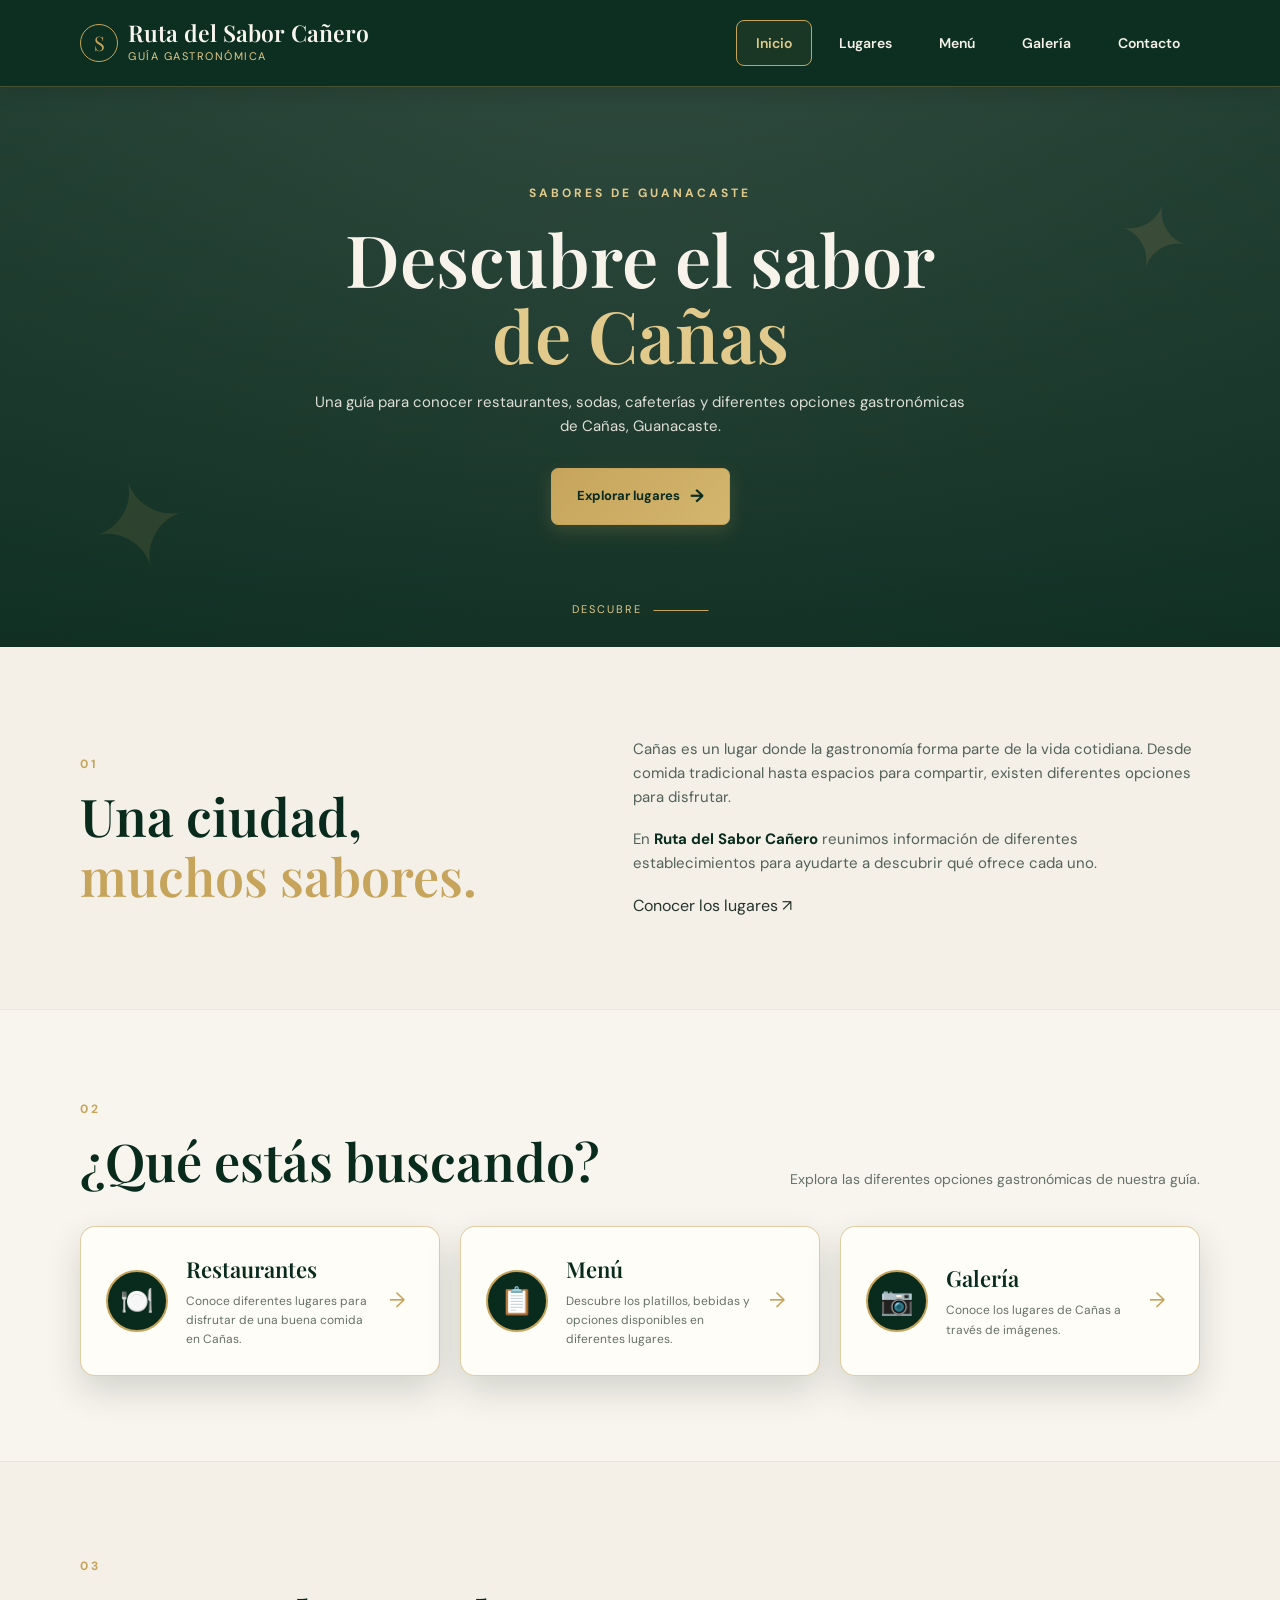
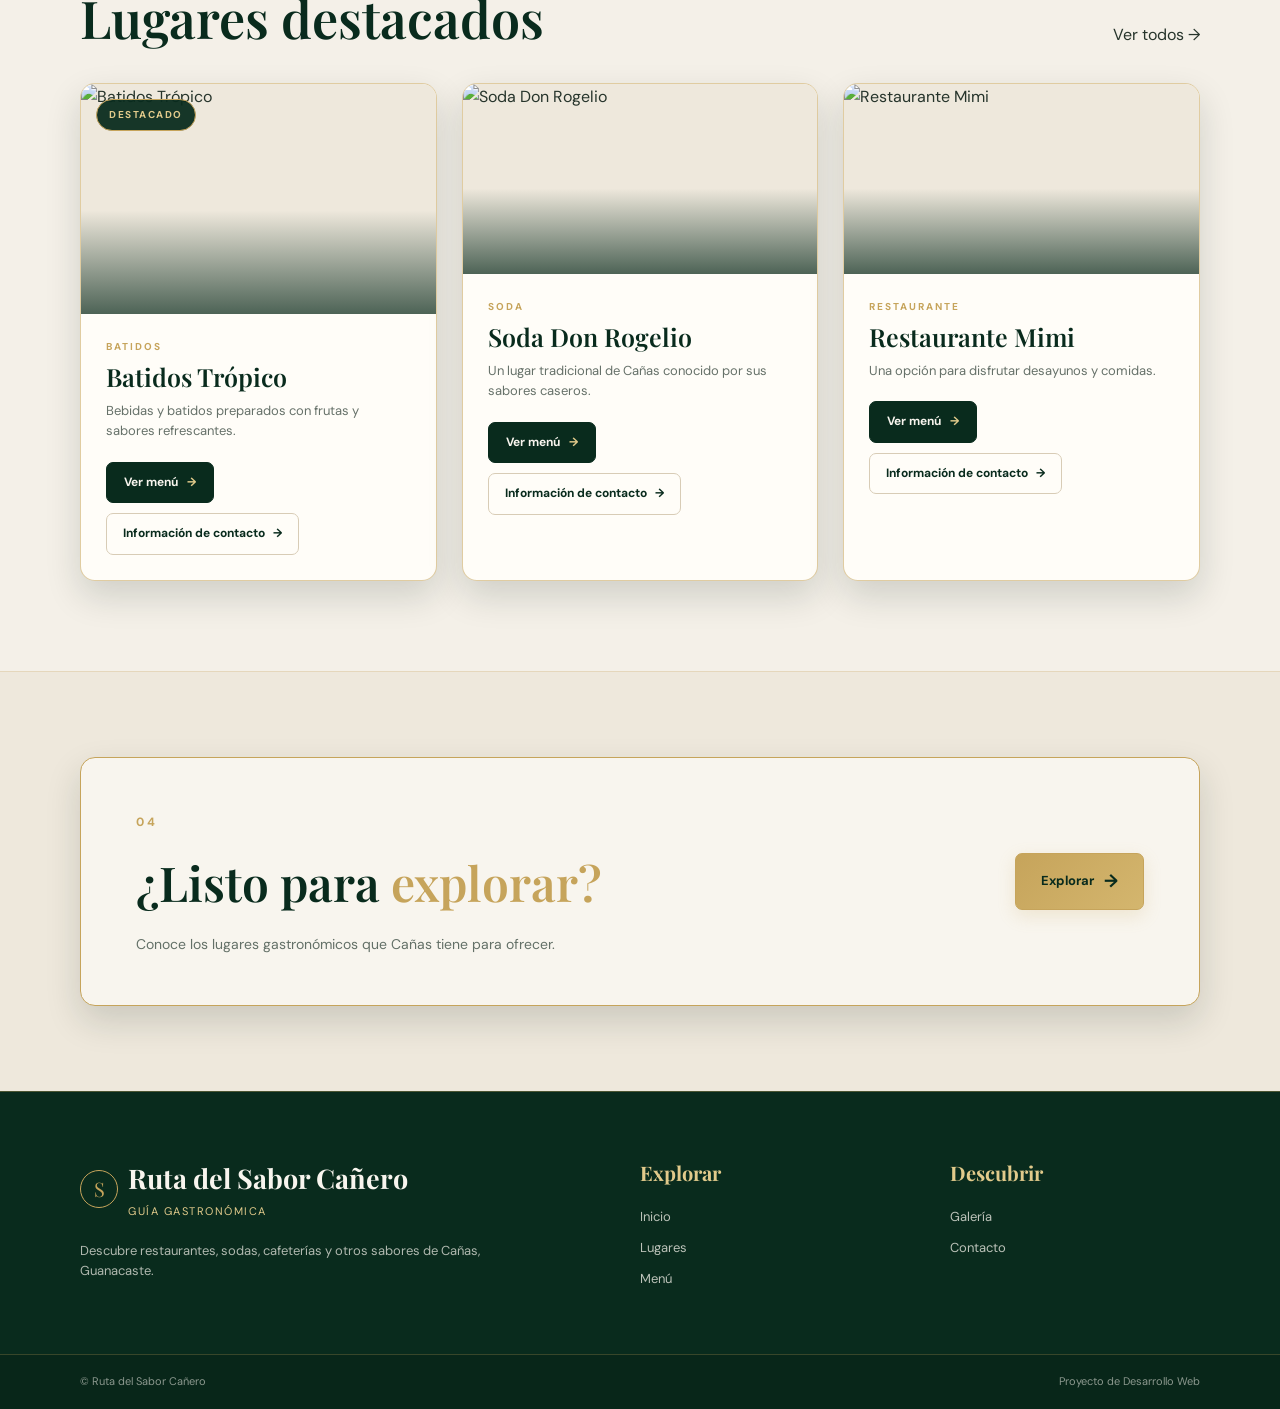
==== commit 99a241c1: "Add files via upload" ====
--- a/index.html
+++ b/index.html
@@ -1,4 +1,3 @@
-```html
 <!DOCTYPE html>
 <html lang="es">
 
@@ -956,4 +955,4 @@
 
 </body>
 
-</html>
+</html>
